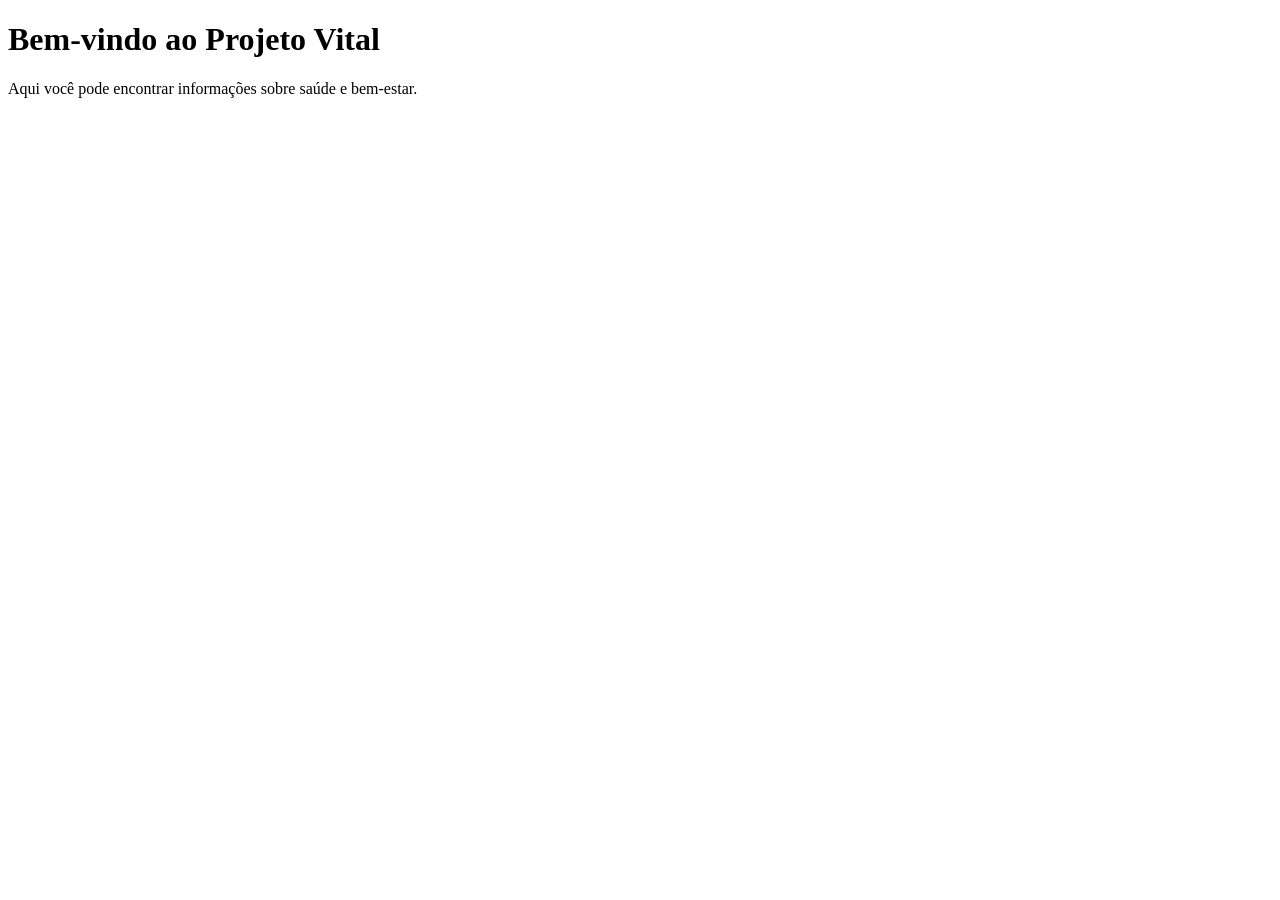
==== projetoVital/index.html @ a55608cd "feat(projetoVital): create folder and files for projetoVital project Co-authored-by: aider (ollama/q" ====
<!DOCTYPE html>
<html lang="pt-br">
<head>
    <meta charset="UTF-8">
    <meta name="viewport" content="width=device-width, initial-scale=1.0">
    <title>Projeto Vital</title>
    <link rel="stylesheet" href="projetoVital/style.css">
</head>
<body>
    <h1>Bem-vindo ao Projeto Vital</h1>
    <p>Aqui você pode encontrar informações sobre saúde e bem-estar.</p>
</body>
</html>
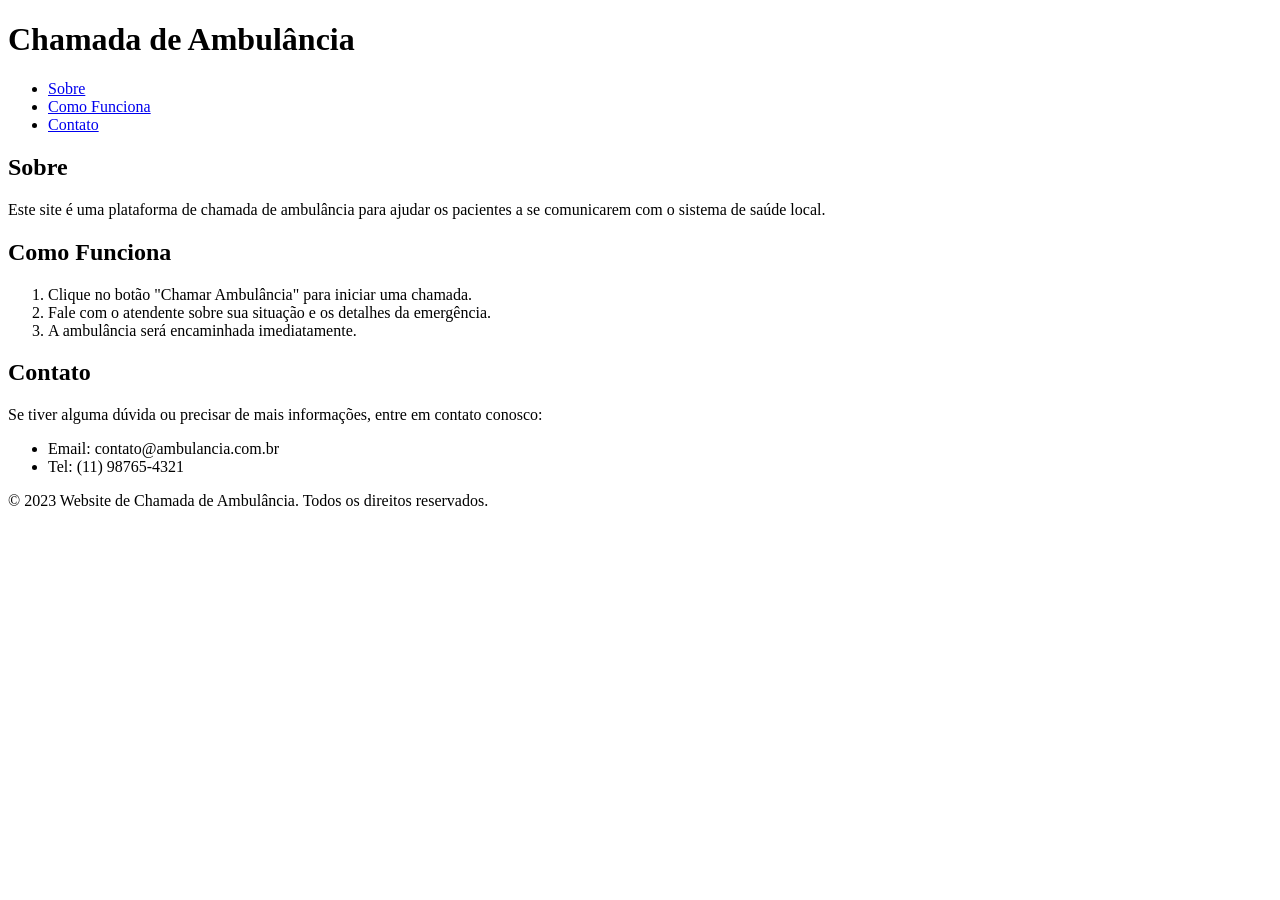
==== commit 263358cc: "feat: create landing page in index.html, index.js and style.css Co-authored-by: aider (ollama/qwen2." ====
--- a/projetoVital/index.html
+++ b/projetoVital/index.html
@@ -3,11 +3,48 @@
 <head>
     <meta charset="UTF-8">
     <meta name="viewport" content="width=device-width, initial-scale=1.0">
-    <title>Projeto Vital</title>
+    <title>Website de Chamada de Ambulância</title>
     <link rel="stylesheet" href="projetoVital/style.css">
 </head>
 <body>
-    <h1>Bem-vindo ao Projeto Vital</h1>
-    <p>Aqui você pode encontrar informações sobre saúde e bem-estar.</p>
+    <header>
+        <h1>Chamada de Ambulância</h1>
+        <nav>
+            <ul>
+                <li><a href="#sobre">Sobre</a></li>
+                <li><a href="#como-funciona">Como Funciona</a></li>
+                <li><a href="#contato">Contato</a></li>
+            </ul>
+        </nav>
+    </header>
+
+    <main>
+        <section id="sobre">
+            <h2>Sobre</h2>
+            <p>Este site é uma plataforma de chamada de ambulância para ajudar os pacientes a se comunicarem com o sistema de saúde local.</p>
+        </section>
+
+        <section id="como-funciona">
+            <h2>Como Funciona</h2>
+            <ol>
+                <li>Clique no botão "Chamar Ambulância" para iniciar uma chamada.</li>
+                <li>Fale com o atendente sobre sua situação e os detalhes da emergência.</li>
+                <li>A ambulância será encaminhada imediatamente.</li>
+            </ol>
+        </section>
+
+        <section id="contato">
+            <h2>Contato</h2>
+            <p>Se tiver alguma dúvida ou precisar de mais informações, entre em contato conosco:</p>
+            <ul>
+                <li>Email: contato@ambulancia.com.br</li>
+                <li>Tel: (11) 98765-4321</li>
+            </ul>
+        </section>
+    </main>
+
+    <footer>
+        <p>&copy; 2023 Website de Chamada de Ambulância. Todos os direitos reservados.</p>
+    </footer>
 </body>
 </html>
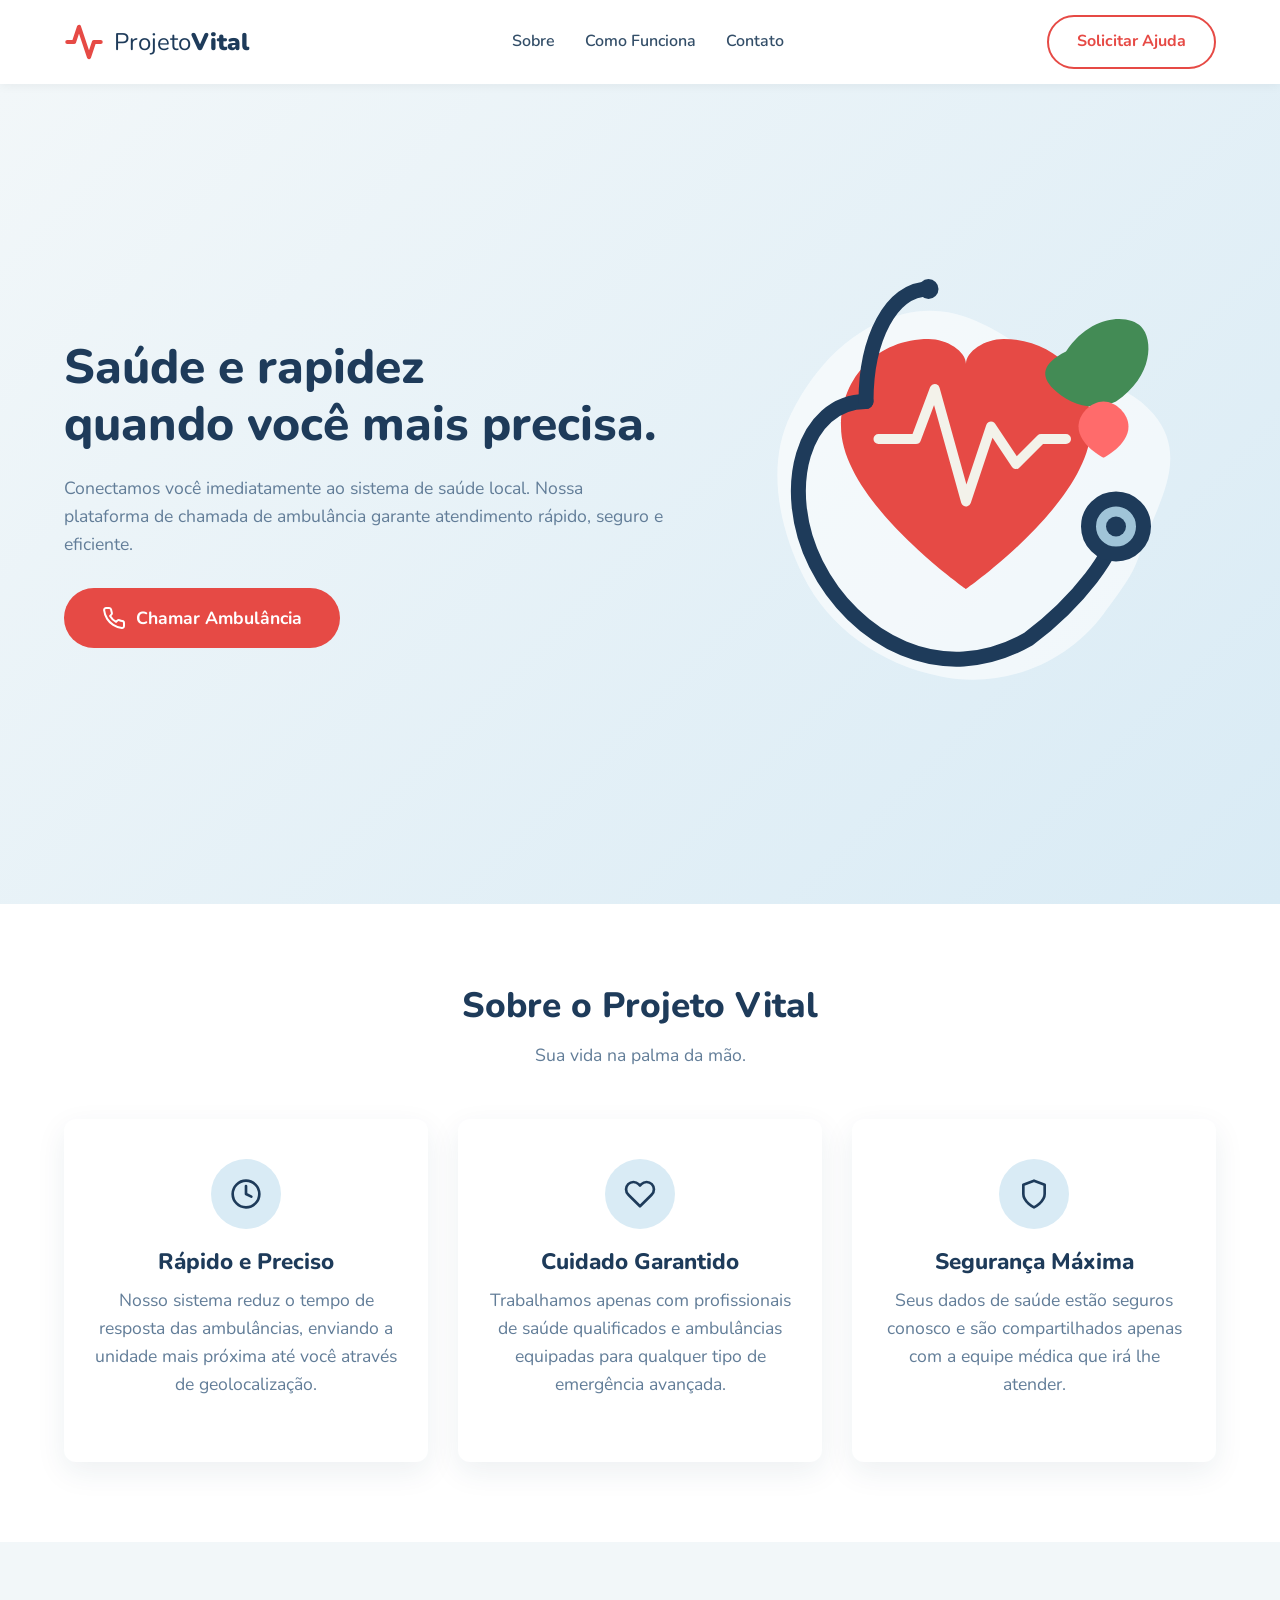
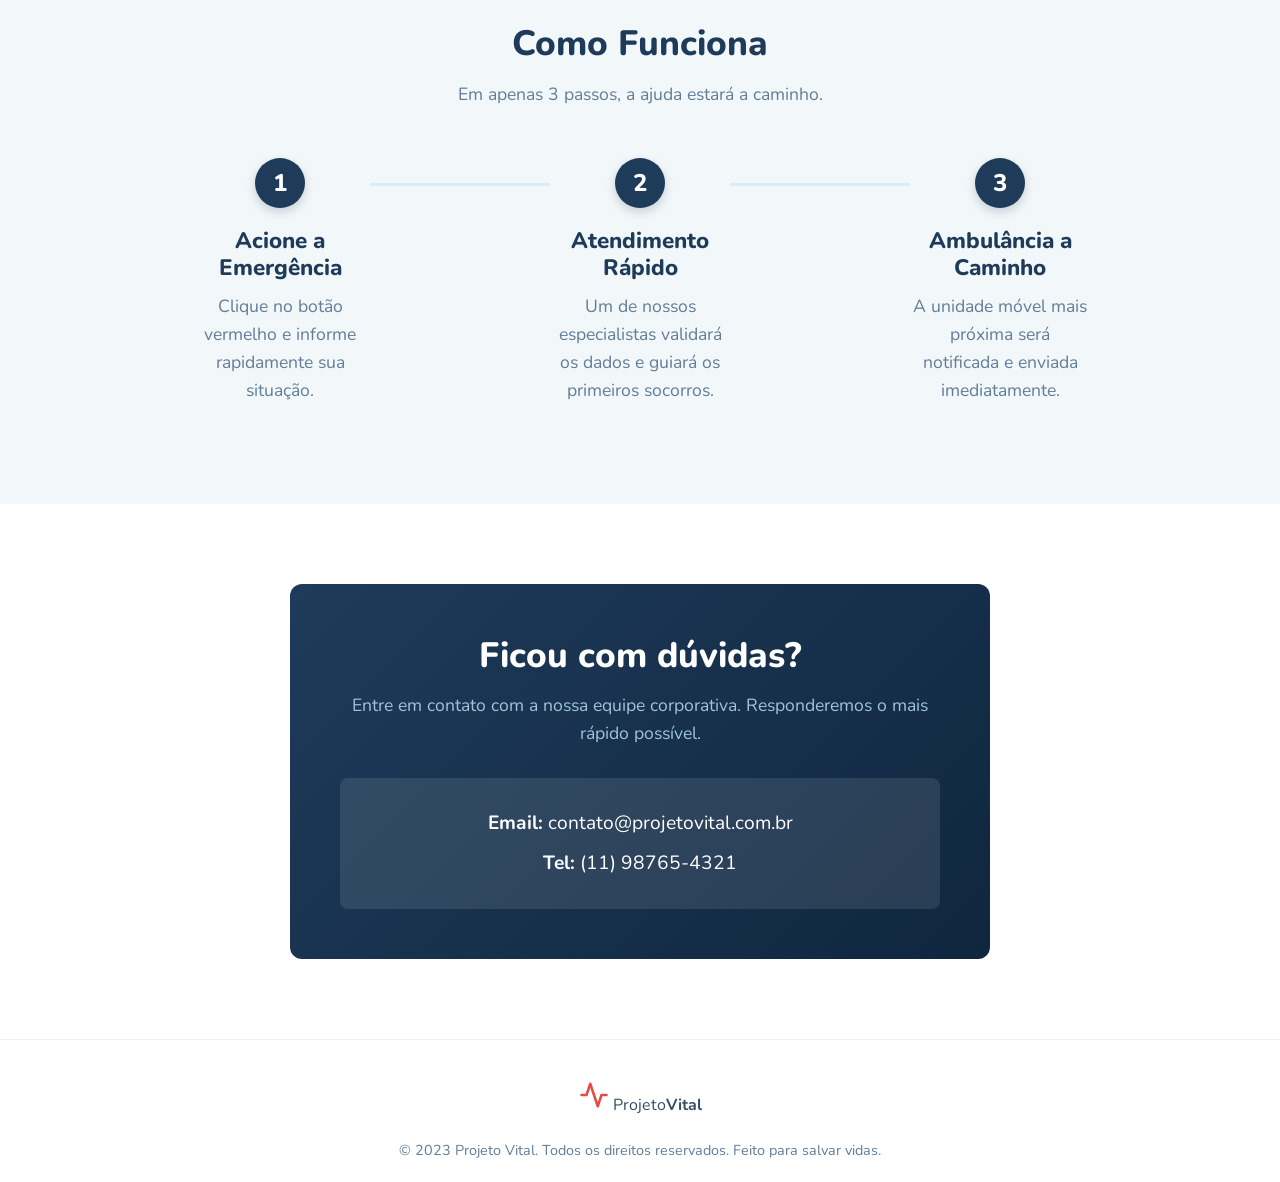
==== commit e9b0e1e1: "pretooooooooooooooooooooooooooooooooooooooooo" ====
--- a/projetoVital/index.html
+++ b/projetoVital/index.html
@@ -3,48 +3,166 @@
 <head>
     <meta charset="UTF-8">
     <meta name="viewport" content="width=device-width, initial-scale=1.0">
-    <title>Website de Chamada de Ambulância</title>
-    <link rel="stylesheet" href="projetoVital/style.css">
+    <title>Projeto Vital - Chamada de Ambulância</title>
+    <meta name="description" content="Plataforma de chamada de ambulância rápida e eficiente.">
+    <!-- Google Fonts for a friendly, modern look -->
+    <link rel="preconnect" href="https://fonts.googleapis.com">
+    <link rel="preconnect" href="https://fonts.gstatic.com" crossorigin>
+    <link href="https://fonts.googleapis.com/css2?family=Nunito:wght@400;600;700;800;900&display=swap" rel="stylesheet">
+    <link rel="stylesheet" href="style.css">
 </head>
 <body>
-    <header>
-        <h1>Chamada de Ambulância</h1>
-        <nav>
-            <ul>
-                <li><a href="#sobre">Sobre</a></li>
-                <li><a href="#como-funciona">Como Funciona</a></li>
-                <li><a href="#contato">Contato</a></li>
-            </ul>
-        </nav>
+    <header class="header">
+        <div class="container header-container">
+            <a href="#" class="logo">
+                <svg width="40" height="40" viewBox="0 0 24 24" fill="none" stroke="#e64a45" stroke-width="2.5" stroke-linecap="round" stroke-linejoin="round">
+                    <path d="M22 12h-4l-3 9L9 3l-3 9H2"/>
+                </svg>
+                <span>Projeto<strong>Vital</strong></span>
+            </a>
+            <nav class="nav">
+                <ul class="nav-list">
+                    <li><a href="#sobre" class="nav-link">Sobre</a></li>
+                    <li><a href="#como-funciona" class="nav-link">Como Funciona</a></li>
+                    <li><a href="#contato" class="nav-link">Contato</a></li>
+                </ul>
+            </nav>
+            <a href="#chamar" class="btn btn-outline">Solicitar Ajuda</a>
+        </div>
     </header>
 
     <main>
-        <section id="sobre">
-            <h2>Sobre</h2>
-            <p>Este site é uma plataforma de chamada de ambulância para ajudar os pacientes a se comunicarem com o sistema de saúde local.</p>
+        <section class="hero">
+            <div class="container hero-container">
+                <div class="hero-text">
+                    <h1>Saúde e rapidez <br>quando você mais precisa.</h1>
+                    <p>Conectamos você imediatamente ao sistema de saúde local. Nossa plataforma de chamada de ambulância garante atendimento rápido, seguro e eficiente.</p>
+                    <div class="hero-cta">
+                        <button class="btn btn-primary btn-large toggle-pulse">
+                            <svg width="24" height="24" viewBox="0 0 24 24" fill="none" stroke="currentColor" stroke-width="2" stroke-linecap="round" stroke-linejoin="round">
+                                <path d="M22 16.92v3a2 2 0 0 1-2.18 2 19.79 19.79 0 0 1-8.63-3.07 19.5 19.5 0 0 1-6-6 19.79 19.79 0 0 1-3.07-8.67A2 2 0 0 1 4.11 2h3a2 2 0 0 1 2 1.72 12.84 12.84 0 0 0 .7 2.81 2 2 0 0 1-.45 2.11L8.09 9.91a16 16 0 0 0 6 6l1.27-1.27a2 2 0 0 1 2.11-.45 12.84 12.84 0 0 0 2.81.7A2 2 0 0 1 22 16.92z"/>
+                            </svg>
+                            Chamar Ambulância
+                        </button>
+                    </div>
+                </div>
+                <div class="hero-image">
+                    <!-- Custom SVG Illustration reflecting the provided images -->
+                    <svg viewBox="0 0 400 400" width="100%" height="100%">
+                        <!-- Cloud/Background blob -->
+                        <path fill="#ffffff" opacity="0.6" d="M346.5,232.5 C360,200 375,170 350,140 C325,110 280,110 250,90 C220,70 190,50 150,60 C110,70 80,100 60,140 C40,180 50,230 70,270 C90,310 130,340 180,350 C230,360 280,340 310,300 C340,260 333,265 346.5,232.5 Z" />
+                        
+                        <!-- Heart Core -->
+                        <path fill="#e64a45" d="M200,280 C200,280 100,210 100,150 C100,110 130,80 170,80 C185,80 200,90 200,100 C200,90 215,80 230,80 C270,80 300,110 300,150 C300,210 200,280 200,280 Z" />
+                        
+                        <!-- Health Pulse on Heart -->
+                        <path fill="none" stroke="#f3f2ea" stroke-width="8" stroke-linecap="round" stroke-linejoin="round" d="M130,160 L160,160 L175,120 L200,210 L220,150 L240,180 L260,160 L280,160" />
+                        
+                        <!-- Stethoscope Tube -->
+                        <path fill="none" stroke="#1e3b5a" stroke-width="12" stroke-linecap="round" stroke-linejoin="round" d="M120,130 C70,130 50,200 80,260 C110,320 180,360 250,320 C290,290 320,250 320,230" />
+                        
+                        <!-- Stethoscope Earpieces -->
+                        <path fill="none" stroke="#1e3b5a" stroke-width="12" stroke-linecap="round" stroke-linejoin="round" d="M120,130 C120,80 140,40 170,40" />
+                        <circle cx="170" cy="40" r="8" fill="#1e3b5a" />
+                        
+                        <!-- Stethoscope Chestpiece -->
+                        <circle cx="320" cy="230" r="22" fill="#a0c4d8" stroke="#1e3b5a" stroke-width="12" />
+                        <circle cx="320" cy="230" r="8" fill="#1e3b5a" />
+
+                        <!-- Decorative Green Leaf -->
+                        <path fill="#438b55" d="M280,90 C300,60 330,60 340,70 C350,80 350,110 320,130 C300,140 280,130 270,120 C260,110 260,100 280,90 Z" />
+                        
+                        <!-- Mini Apple -->
+                        <path fill="#ff6b6b" d="M310,130 C300,130 290,140 290,150 C290,165 310,175 310,175 C310,175 330,165 330,150 C330,140 320,130 310,130 Z" />
+                    </svg>
+                </div>
+            </div>
         </section>
 
-        <section id="como-funciona">
-            <h2>Como Funciona</h2>
-            <ol>
-                <li>Clique no botão "Chamar Ambulância" para iniciar uma chamada.</li>
-                <li>Fale com o atendente sobre sua situação e os detalhes da emergência.</li>
-                <li>A ambulância será encaminhada imediatamente.</li>
-            </ol>
+        <section id="sobre" class="section">
+            <div class="container">
+                <div class="section-header">
+                    <h2>Sobre o Projeto Vital</h2>
+                    <p>Sua vida na palma da mão.</p>
+                </div>
+                <div class="about-grid">
+                    <div class="card">
+                        <div class="icon-wrapper">
+                            <svg width="32" height="32" viewBox="0 0 24 24" fill="none" stroke="#1e3b5a" stroke-width="2" stroke-linecap="round" stroke-linejoin="round"><circle cx="12" cy="12" r="10"/><polyline points="12 6 12 12 16 14"/></svg>
+                        </div>
+                        <h3>Rápido e Preciso</h3>
+                        <p>Nosso sistema reduz o tempo de resposta das ambulâncias, enviando a unidade mais próxima até você através de geolocalização.</p>
+                    </div>
+                    <div class="card">
+                        <div class="icon-wrapper">
+                            <svg width="32" height="32" viewBox="0 0 24 24" fill="none" stroke="#1e3b5a" stroke-width="2" stroke-linecap="round" stroke-linejoin="round"><path d="M20.84 4.61a5.5 5.5 0 0 0-7.78 0L12 5.67l-1.06-1.06a5.5 5.5 0 0 0-7.78 7.78l1.06 1.06L12 21.23l7.78-7.78 1.06-1.06a5.5 5.5 0 0 0 0-7.78z"/></svg>
+                        </div>
+                        <h3>Cuidado Garantido</h3>
+                        <p>Trabalhamos apenas com profissionais de saúde qualificados e ambulâncias equipadas para qualquer tipo de emergência avançada.</p>
+                    </div>
+                    <div class="card">
+                        <div class="icon-wrapper">
+                            <svg width="32" height="32" viewBox="0 0 24 24" fill="none" stroke="#1e3b5a" stroke-width="2" stroke-linecap="round" stroke-linejoin="round"><path d="M12 22s8-4 8-10V5l-8-3-8 3v7c0 6 8 10 8 10z"/></svg>
+                        </div>
+                        <h3>Segurança Máxima</h3>
+                        <p>Seus dados de saúde estão seguros conosco e são compartilhados apenas com a equipe médica que irá lhe atender.</p>
+                    </div>
+                </div>
+            </div>
         </section>
 
-        <section id="contato">
-            <h2>Contato</h2>
-            <p>Se tiver alguma dúvida ou precisar de mais informações, entre em contato conosco:</p>
-            <ul>
-                <li>Email: contato@ambulancia.com.br</li>
-                <li>Tel: (11) 98765-4321</li>
-            </ul>
+        <section id="como-funciona" class="section section-light">
+            <div class="container">
+                <div class="section-header">
+                    <h2>Como Funciona</h2>
+                    <p>Em apenas 3 passos, a ajuda estará a caminho.</p>
+                </div>
+                <div class="steps-container">
+                    <div class="step">
+                        <div class="step-num">1</div>
+                        <h3>Acione a Emergência</h3>
+                        <p>Clique no botão vermelho e informe rapidamente sua situação.</p>
+                    </div>
+                    <div class="step-line"></div>
+                    <div class="step">
+                        <div class="step-num">2</div>
+                        <h3>Atendimento Rápido</h3>
+                        <p>Um de nossos especialistas validará os dados e guiará os primeiros socorros.</p>
+                    </div>
+                    <div class="step-line"></div>
+                    <div class="step">
+                        <div class="step-num">3</div>
+                        <h3>Ambulância a Caminho</h3>
+                        <p>A unidade móvel mais próxima será notificada e enviada imediatamente.</p>
+                    </div>
+                </div>
+            </div>
+        </section>
+
+        <section id="contato" class="section">
+            <div class="container contact-container">
+                <div class="contact-card">
+                    <h2>Ficou com dúvidas?</h2>
+                    <p>Entre em contato com a nossa equipe corporativa. Responderemos o mais rápido possível.</p>
+                    <div class="contact-info">
+                        <p><strong>Email:</strong> contato@projetovital.com.br</p>
+                        <p><strong>Tel:</strong> (11) 98765-4321</p>
+                    </div>
+                </div>
+            </div>
         </section>
     </main>
 
-    <footer>
-        <p>&copy; 2023 Website de Chamada de Ambulância. Todos os direitos reservados.</p>
+    <footer class="footer">
+        <div class="container footer-content">
+            <div class="footer-logo">
+                <svg width="30" height="30" viewBox="0 0 24 24" fill="none" stroke="#e64a45" stroke-width="2" stroke-linecap="round" stroke-linejoin="round">
+                    <path d="M22 12h-4l-3 9L9 3l-3 9H2"/>
+                </svg>
+                <span>Projeto<strong>Vital</strong></span>
+            </div>
+            <p>&copy; 2023 Projeto Vital. Todos os direitos reservados. Feito para salvar vidas.</p>
+        </div>
     </footer>
 </body>
 </html>
--- a/projetoVital/style.css
+++ b/projetoVital/style.css
@@ -0,0 +1,372 @@
+:root {
+    --primary-color: #1e3b5a; /* Navy Blue */
+    --accent-color: #e64a45; /* Emergency Red */
+    --accent-hover: #c93d39;
+    --secondary-color: #438b55; /* Soft Green */
+    --bg-light: #f2f7f9; /* Off-white / light blue */
+    --bg-blue: #d9ebf5; /* Soft background blue */
+    --text-color: #334e68;
+    --text-light: #627d98;
+    --white: #ffffff;
+    --border-radius: 12px;
+    --box-shadow: 0 10px 30px rgba(30, 59, 90, 0.08);
+    --transition: all 0.3s ease;
+}
+
+* {
+    margin: 0;
+    padding: 0;
+    box-sizing: border-box;
+}
+
+html {
+    scroll-behavior: smooth;
+}
+
+body {
+    font-family: 'Nunito', sans-serif;
+    color: var(--text-color);
+    background-color: var(--white);
+    line-height: 1.6;
+}
+
+.container {
+    width: 90%;
+    max-width: 1200px;
+    margin: 0 auto;
+}
+
+/* Typography */
+h1, h2, h3 {
+    color: var(--primary-color);
+    font-weight: 800;
+    line-height: 1.2;
+}
+
+h1 { font-size: 3rem; margin-bottom: 20px; }
+h2 { font-size: 2.2rem; margin-bottom: 15px; }
+h3 { font-size: 1.4rem; margin-bottom: 10px; }
+p { color: var(--text-light); font-size: 1.1rem; margin-bottom: 20px; }
+
+/* Buttons */
+.btn {
+    display: inline-flex;
+    align-items: center;
+    justify-content: center;
+    gap: 10px;
+    padding: 12px 28px;
+    border-radius: 30px;
+    font-weight: 700;
+    text-decoration: none;
+    transition: var(--transition);
+    border: 2px solid transparent;
+    cursor: pointer;
+    font-size: 1rem;
+    font-family: 'Nunito', sans-serif;
+}
+
+.btn-primary {
+    background-color: var(--accent-color);
+    color: var(--white);
+}
+
+.btn-primary:hover {
+    background-color: var(--accent-hover);
+    transform: translateY(-2px);
+    box-shadow: 0 8px 20px rgba(230, 74, 69, 0.3);
+}
+
+.btn-outline {
+    background-color: transparent;
+    color: var(--accent-color);
+    border-color: var(--accent-color);
+}
+
+.btn-outline:hover {
+    background-color: var(--accent-color);
+    color: var(--white);
+}
+
+.btn-large {
+    padding: 16px 36px;
+    font-size: 1.1rem;
+}
+
+.toggle-pulse {
+    animation: pulse 2s infinite;
+}
+
+@keyframes pulse {
+    0% { box-shadow: 0 0 0 0 rgba(230, 74, 69, 0.4); }
+    70% { box-shadow: 0 0 0 15px rgba(230, 74, 69, 0); }
+    100% { box-shadow: 0 0 0 0 rgba(230, 74, 69, 0); }
+}
+
+/* Header */
+.header {
+    background-color: var(--white);
+    position: sticky;
+    top: 0;
+    z-index: 1000;
+    box-shadow: 0 2px 10px rgba(0,0,0,0.05);
+    padding: 15px 0;
+}
+
+.header-container {
+    display: flex;
+    justify-content: space-between;
+    align-items: center;
+}
+
+.logo {
+    display: flex;
+    align-items: center;
+    gap: 10px;
+    text-decoration: none;
+    font-size: 1.5rem;
+    color: var(--primary-color);
+}
+
+.logo span {
+    font-weight: 400;
+}
+
+.logo strong {
+    font-weight: 900;
+}
+
+.nav-list {
+    display: flex;
+    list-style: none;
+    gap: 30px;
+}
+
+.nav-link {
+    text-decoration: none;
+    color: var(--text-color);
+    font-weight: 600;
+    transition: var(--transition);
+}
+
+.nav-link:hover {
+    color: var(--accent-color);
+}
+
+/* Hero Section */
+.hero {
+    background: linear-gradient(135deg, var(--bg-light) 0%, var(--bg-blue) 100%);
+    padding: 80px 0;
+    min-height: calc(100vh - 80px);
+    display: flex;
+    align-items: center;
+    overflow: hidden;
+}
+
+.hero-container {
+    display: flex;
+    align-items: center;
+    gap: 50px;
+}
+
+.hero-text {
+    flex: 1;
+}
+
+.hero-cta {
+    margin-top: 30px;
+}
+
+.hero-image {
+    flex: 1;
+    max-width: 500px;
+    position: relative;
+    animation: float 6s ease-in-out infinite;
+}
+
+@keyframes float {
+    0% { transform: translateY(0px); }
+    50% { transform: translateY(-15px); }
+    100% { transform: translateY(0px); }
+}
+
+/* Common Section */
+.section {
+    padding: 80px 0;
+}
+
+.section-light {
+    background-color: var(--bg-light);
+}
+
+.section-header {
+    text-align: center;
+    max-width: 600px;
+    margin: 0 auto 50px;
+}
+
+/* About Grid */
+.about-grid {
+    display: grid;
+    grid-template-columns: repeat(auto-fit, minmax(300px, 1fr));
+    gap: 30px;
+}
+
+.card {
+    background: var(--white);
+    padding: 40px 30px;
+    border-radius: var(--border-radius);
+    box-shadow: var(--box-shadow);
+    text-align: center;
+    transition: var(--transition);
+    border-bottom: 4px solid transparent;
+}
+
+.card:hover {
+    transform: translateY(-5px);
+    border-bottom: 4px solid var(--secondary-color);
+}
+
+.icon-wrapper {
+    width: 70px;
+    height: 70px;
+    background-color: var(--bg-blue);
+    border-radius: 50%;
+    display: flex;
+    align-items: center;
+    justify-content: center;
+    margin: 0 auto 20px;
+}
+
+/* Steps */
+.steps-container {
+    display: flex;
+    justify-content: space-between;
+    align-items: flex-start;
+    max-width: 900px;
+    margin: 0 auto;
+}
+
+.step {
+    flex: 1;
+    text-align: center;
+    position: relative;
+    z-index: 2;
+}
+
+.step-num {
+    width: 50px;
+    height: 50px;
+    background-color: var(--primary-color);
+    color: var(--white);
+    border-radius: 50%;
+    display: flex;
+    align-items: center;
+    justify-content: center;
+    font-size: 1.5rem;
+    font-weight: 800;
+    margin: 0 auto 20px;
+    box-shadow: 0 4px 10px rgba(30, 59, 90, 0.2);
+}
+
+.step-line {
+    flex: 1;
+    height: 3px;
+    background-color: var(--bg-blue);
+    margin-top: 25px;
+    z-index: 1;
+}
+
+/* Contact */
+.contact-container {
+    display: flex;
+    justify-content: center;
+}
+
+.contact-card {
+    background: linear-gradient(135deg, var(--primary-color) 0%, #10263f 100%);
+    color: var(--white);
+    padding: 50px;
+    border-radius: var(--border-radius);
+    text-align: center;
+    max-width: 700px;
+    width: 100%;
+}
+
+.contact-card h2 {
+    color: var(--white);
+}
+
+.contact-card p {
+    color: #a0c4d8;
+}
+
+.contact-info {
+    margin-top: 30px;
+    background: rgba(255,255,255,0.1);
+    padding: 20px;
+    border-radius: 8px;
+}
+
+.contact-info p {
+    margin: 10px 0;
+    color: var(--white);
+    font-size: 1.2rem;
+}
+
+/* Footer */
+.footer {
+    background-color: var(--white);
+    padding: 40px 0 20px;
+    border-top: 1px solid rgba(0,0,0,0.05);
+}
+
+.footer-content {
+    display: flex;
+    flex-direction: column;
+    align-items: center;
+    gap: 20px;
+    text-align: center;
+}
+
+.footer p {
+    margin: 0;
+    font-size: 0.9rem;
+}
+
+/* Responsive */
+@media (max-width: 900px) {
+    .hero-container {
+        flex-direction: column;
+        text-align: center;
+    }
+    
+    .hero-image {
+        margin-top: 40px;
+    }
+
+    h1 {
+        font-size: 2.5rem;
+    }
+}
+
+@media (max-width: 768px) {
+    .header-container {
+        flex-direction: column;
+        gap: 15px;
+    }
+    
+    .nav-list {
+        flex-wrap: wrap;
+        justify-content: center;
+    }
+    
+    .steps-container {
+        flex-direction: column;
+        align-items: center;
+        gap: 30px;
+    }
+    
+    .step-line {
+        display: none;
+    }
+}
